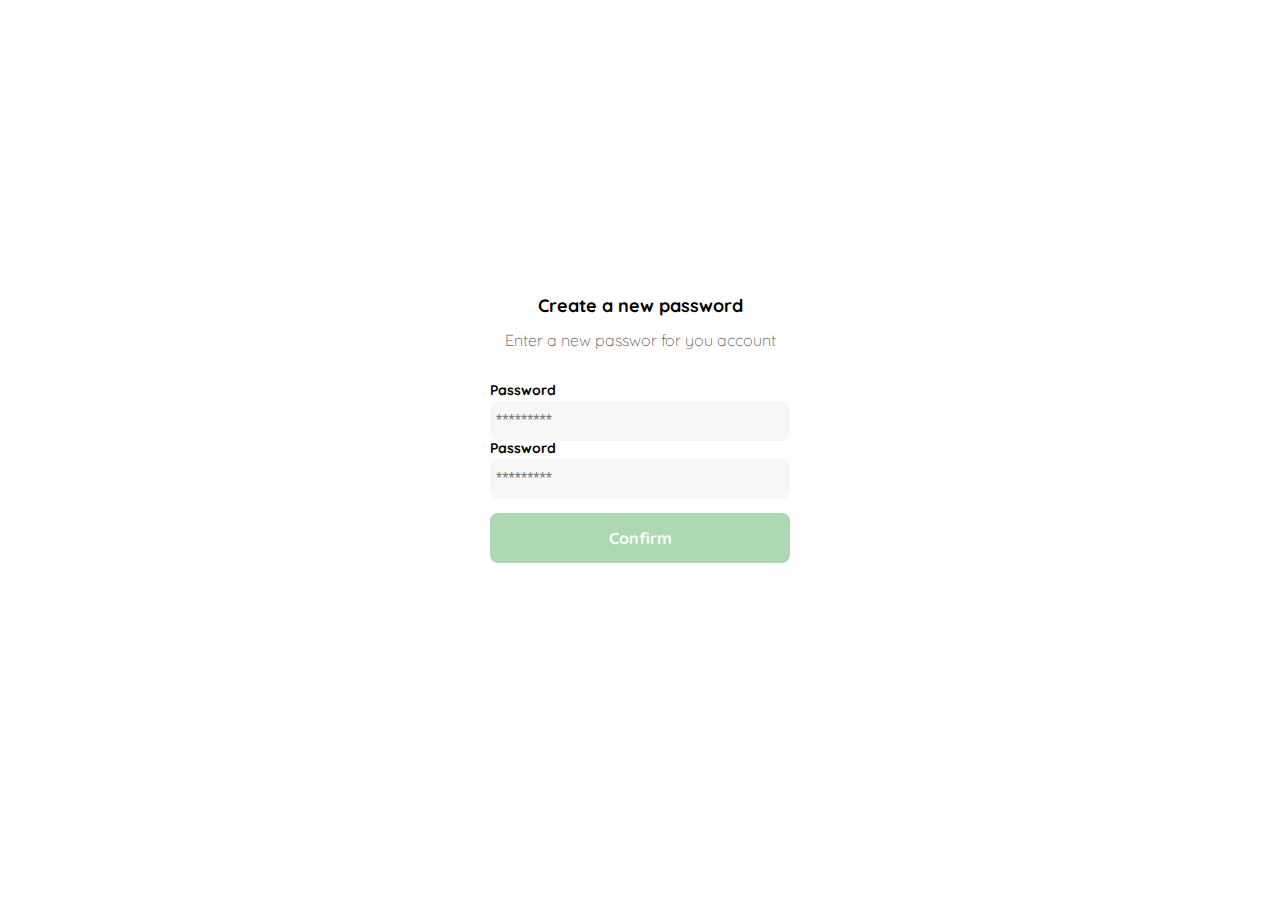
==== newPassword.html @ 0bc373ab "Terminando los estilos css de crear nueva contraseña" ====
<!DOCTYPE html>
<html lang="en">
  <head>
    <meta charset="UTF-8" />
    <meta http-equiv="X-UA-Compatible" content="IE=edge" />
    <meta name="viewport" content="width=device-width, initial-scale=1.0" />
    <title>Yard Sale</title>
    <link rel="preconnect" href="https://fonts.googleapis.com" />
    <link rel="preconnect" href="https://fonts.gstatic.com" crossorigin />
    <link
      href="https://fonts.googleapis.com/css2?family=Quicksand:wght@400;500;700&family=Roboto:wght@700&display=swap"
      rel="stylesheet"
    />
    <link rel="stylesheet" href="style.css" />
  </head>
  <body>
    <main class="login">
      <section class="form-container">
        <img src="./assets/logos/logo_yard_sale.svg" alt="Logo" class="logo" />
        <h1 class="title">Create a new password</h1>
        <p class="subtitle">Enter a new passwor for you account</p>
        <form action="" class="form">
          <label for="password" class="label">Password</label>
          <input
            type="password"
            id="password"
            placeholder="*********"
            class="input input-password"
          />
          <label for="new-password" class="label">Password</label>
          <input
            type="password"
            id="new-password"
            placeholder="*********"
            class="input input-password"
          />
          <input
            type="submit"
            value="Confirm"
            class="primary-button login-button"
          />
        </form>
      </section>
    </main>
  </body>
</html>
---- style.css ----
:root {
  --veryLigthPink: #585858;
  --textInputField: #f7f7f7;
  --hospitalGreen: #acd9b2;
  --black: #000;
  --white: #fff;
  --principalFont: "Quicksand", sans-serif;
  --secundaryFont: "Roboto", sans-serif;
  --sm: 1.4rem;
  --md: 1.6rem;
  --lg: 1.8rem;
  --titlePrincipalFont: 700 var(--lg) / 22px var(--principalFont);
  --subtitlePrincipalFont: 300 var(--md) / 22px var(--principalFont);
  --headline-3: 700 var(--sm) / 14px var(--principalFont);
}
html {
  font-size: 62.5%;
}
body {
  font-family: var(--principalFont);
}
* {
  margin: 0;
  padding: 0;
  box-sizing: border-box;
}
input {
  border: none;
  outline: none;
}
.login {
  width: 100%;
  height: 100vh;
  display: grid;
  place-items: center;
}
.form-container {
  display: grid;
  grid-template-rows: auto 1fr auto;
  width: 300px;
}
.logo {
  width: 150px;
  margin-bottom: 48px;
  justify-self: center;
  display: none;
}
.title {
  font: var(--titlePrincipalFont);
  margin-bottom: 12px;
  text-align: center;
}
.subtitle {
  color: var(--veryLigthPink);
  font: var(--subtitlePrincipalFont);
  margin-bottom: 32px;
  text-align: center;
}
.label {
  margin-bottom: 4px;
  font: var(--headline-3);
}
.input {
  background-color: var(--textInputField);

  border-radius: 8px;
  height: 40px;
  font-size: var(--md);
  padding: 6px;
}
.form {
  display: flex;
  flex-direction: column;
  margin-bottom: 12px;
}
.primary-button {
  background-color: var(--hospitalGreen);
  border-radius: 8px;
  color: var(--white);
  width: 100%;
  cursor: pointer;
  font: 700 var(--md) / 22px var(--principalFont);
  height: 50px;
}
.login-button {
  margin: 14px 0 30px 0;
}
@media (max-width: 640px) {
  .logo {
    display: block;
  }
}
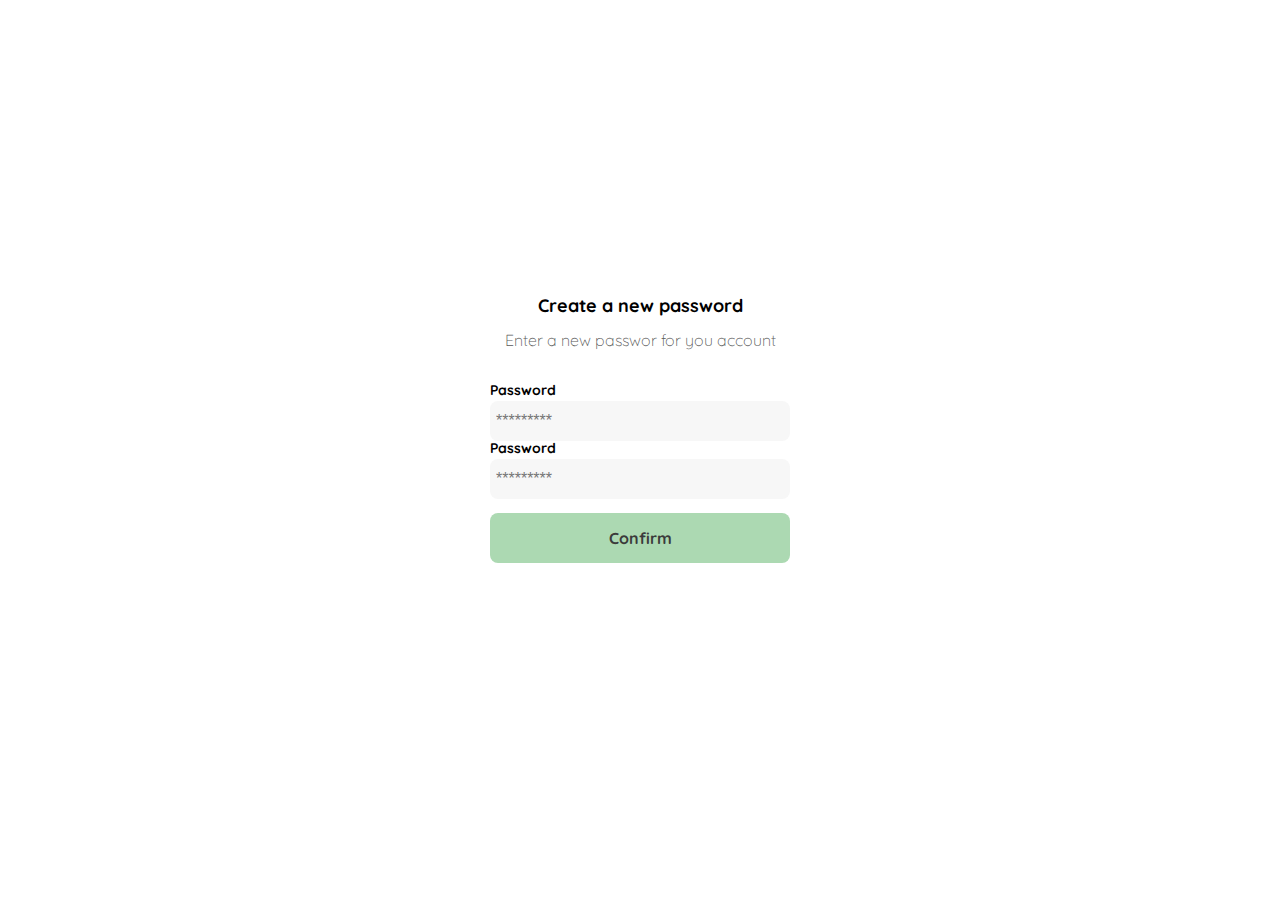
==== commit 997688b8: "Realizado la estructura HTML del email, ademas de sus estilos correspondientes css" ====
--- a/newPassword.html
+++ b/newPassword.html
@@ -11,6 +11,7 @@
       href="https://fonts.googleapis.com/css2?family=Quicksand:wght@400;500;700&family=Roboto:wght@700&display=swap"
       rel="stylesheet"
     />
+    <link rel="stylesheet" href="./styles/newPassword.css" />
     <link rel="stylesheet" href="style.css" />
   </head>
   <body>
--- a/styles/newPassword.css
+++ b/styles/newPassword.css
@@ -0,0 +1,16 @@
+.label {
+  margin-bottom: 4px;
+  font: var(--headline-3);
+}
+.input {
+  background-color: var(--textInputField);
+  border-radius: 8px;
+  height: 40px;
+  font-size: var(--md);
+  padding: 6px;
+}
+.form {
+  display: flex;
+  flex-direction: column;
+  margin-bottom: 12px;
+}
--- a/style.css
+++ b/style.css
@@ -3,7 +3,7 @@
   --textInputField: #f7f7f7;
   --hospitalGreen: #acd9b2;
   --black: #000;
-  --white: #fff;
+  --white: #3b3b3b;
   --principalFont: "Quicksand", sans-serif;
   --secundaryFont: "Roboto", sans-serif;
   --sm: 1.4rem;
@@ -29,10 +29,11 @@
   outline: none;
 }
 .login {
-  width: 100%;
+  width: 70%;
   height: 100vh;
   display: grid;
   place-items: center;
+  margin: 0 auto;
 }
 .form-container {
   display: grid;
@@ -56,23 +57,7 @@
   margin-bottom: 32px;
   text-align: center;
 }
-.label {
-  margin-bottom: 4px;
-  font: var(--headline-3);
-}
-.input {
-  background-color: var(--textInputField);
 
-  border-radius: 8px;
-  height: 40px;
-  font-size: var(--md);
-  padding: 6px;
-}
-.form {
-  display: flex;
-  flex-direction: column;
-  margin-bottom: 12px;
-}
 .primary-button {
   background-color: var(--hospitalGreen);
   border-radius: 8px;
@@ -81,6 +66,7 @@
   cursor: pointer;
   font: 700 var(--md) / 22px var(--principalFont);
   height: 50px;
+  border: none;
 }
 .login-button {
   margin: 14px 0 30px 0;
